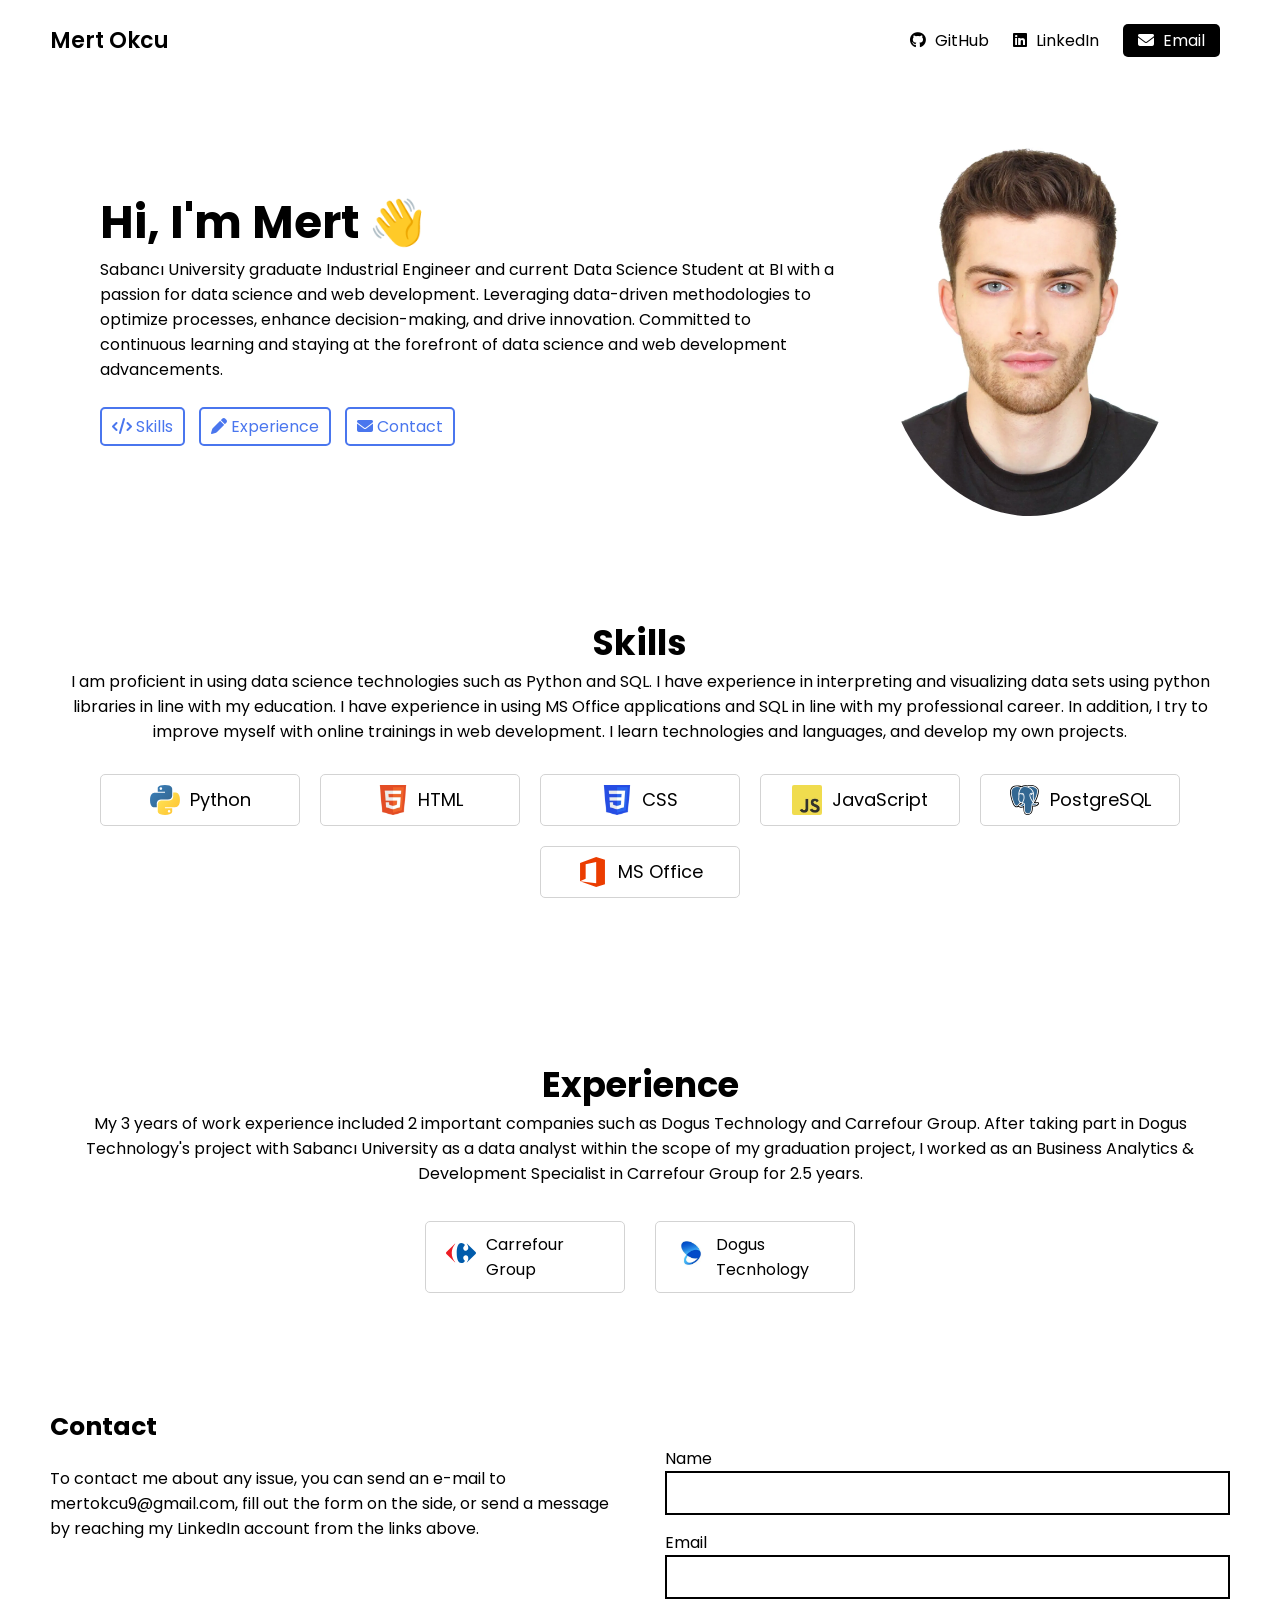
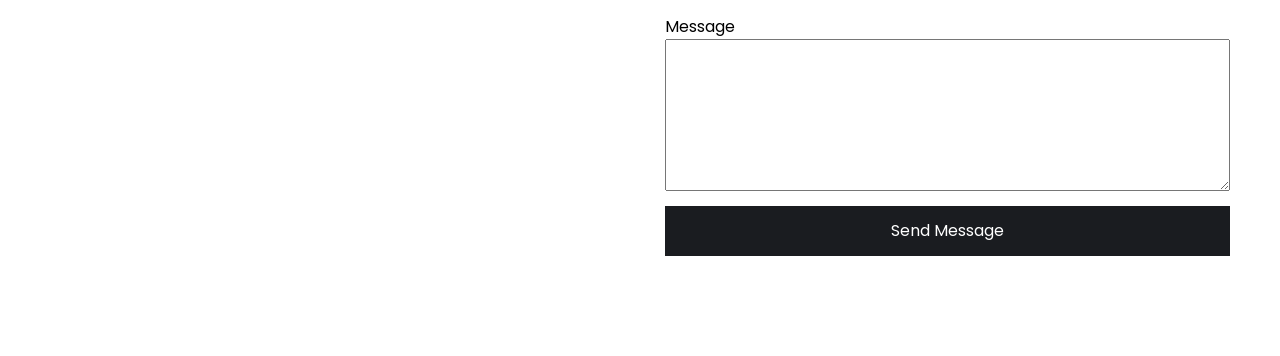
==== index.html @ b92f7d7a "Add files via upload" ====
<!DOCTYPE html>
<html lang="en">
<head>
    <meta charset="UTF-8">
    <meta name="viewport" content="width=device-width, initial-scale=1.0">
    <title>Mert Okcu</title>
    <link rel="stylesheet" href="styles.css">
    <link rel="preconnect" href="https://fonts.googleapis.com">
    <link rel="preconnect" href="https://fonts.gstatic.com" crossorigin>
    <link href="https://fonts.googleapis.com/css2?family=Poppins:wght@400;600&display=swap" rel="stylesheet">
    <link rel="stylesheet" href="https://cdnjs.cloudflare.com/ajax/libs/font-awesome/6.7.2/css/all.min.css" 
    integrity="sha512-Evv84Mr4kqVGRNSgIGL/F/aIDqQb7xQ2vcrdIwxfjThSH8CSR7PBEakCr51Ck+w+/U6swU2Im1vVX0SVk9ABhg==" 
    crossorigin="anonymous" referrerpolicy="no-referrer" />

</head>
<body>
    <!-- NAVBAR -->
     <nav>
        <div class="left">
            <a href="/"> Mert Okcu </a>
        </div>

        <div class="right">
            <a href="http://github.com/mertokcu" target="_blank" rel="noopener noreferrer">
                <i class="fa-brands fa-github"></i>
                <span>GitHub</span>
            </a>

            <a href="http://linkedin.com/in/mertokcu" target="_blank" rel="noopener noreferrer">
                <i class="fa-brands fa-linkedin"></i>
                <span>LinkedIn</span>
            </a>

            <a href="mailto:mertokcu9@gmail.com">
                <i class="fa-solid fa-envelope"></i>
                <span>Email</span>
            </a>
        </div>

    </nav>

    
    <main>
    
        <!-- Section 1: Hero -->
         <section class="hero-section">
            <div class="text">
                <h2>Hi, I'm Mert 👋</h2>
                <p> Sabancı University graduate Industrial Engineer and current Data Science Student at BI with a passion for data science and web development. 
                    Leveraging data-driven methodologies to optimize processes, enhance decision-making, and drive innovation.
                    Committed to continuous learning and staying at the forefront of data science and web development advancements.
                </p>

                <div class="links">
                    <a href="#skills">
                        <i class="fa-solid fa-code"></i>
                        <span>Skills</span>
                    </a>

                    <a href="#Experience">
                        <i class="fa-solid fa-pen"></i>
                        <span>Experience</span>
                    </a>

                    <a href="#Contact">
                        <i class="fa-solid fa-envelope"></i>
                        <span>Contact</span>
                    </a>
                </div>
            </div>

            <div class="Headshot">
                <img src="./Images/Mert_Okcu_Photo.webp" 
                alt="Mert Okcu Headshot">
            </div>


         </section>
        

         <!-- Section 2: Skills -->
         <section id="skills" class="skills-section">
            <h2>Skills</h2>
            <div class="text">
                I am proficient in using data science technologies such as Python and SQL. 
                I have experience in interpreting and visualizing data sets using python libraries 
                in line with my education. I have experience in using MS Office applications and SQL
                in line with my professional career. In addition, I try to improve myself with online 
                trainings in web development. I learn technologies and languages, and develop my own projects.
            </div>
      
            <div class="cells">

              <div class="cell">
                <img src="./Images/python-5.svg" alt="python logo" height="90px">
                <span>Python</span>
              </div>  

              <div class="cell">
                <img src="./Images/html-logo.webp" alt="html logo">
                <span>HTML</span>
              </div>
              
              <div class="cell">
                <img src="./Images/css-logo.webp" alt="css logo">
                <span>CSS</span>
              </div>
              
              <div class="cell">
                <img src="./Images/javascript-logo.webp" alt="javascript logo">
                <span>JavaScript</span>
              </div>
              
              <div class="cell">
                <img src="./Images/postgresql.svg" alt="postgre logo" height="90px">
                <span>PostgreSQL</span>
              </div>

              <div class="cell">
                <img src="./Images/office-1.svg" alt="Msoffice logo" height="96px">
                <span>MS Office</span>
              </div>

            </div>
          </section>

         <!-- Section 3: Experience -->
         <section id="Experience" class="experience-section"> 

            <h2>Experience</h2>
            <div class="text">
                My 3 years of work experience included 2 important companies such as 
                Dogus Technology and Carrefour Group. After taking part in Dogus Technology's
                 project with Sabancı University as a data analyst within the scope of my 
                 graduation project, I worked as an Business Analytics & Development Specialist in 
                 Carrefour Group for 2.5 years.
            </div>

            <div class="cells">

                <div class="cell">
                    <a href="https://www.carrefour.com/en">
                        <img src="./Images/carrefour-2009.svg" alt="Carrefour Logo" height="90px">
                    </a>
                    <span>Carrefour Group</span>
                </div>

                <div class="cell">
                    <a href="https://www.d-teknoloji.com.tr/">
                        <img src="./Images/dogustech.webp" alt="Dogustech Logo" height="90px">
                    </a>
                    <span>Dogus Tecnhology</span>
                </div>
            </div>
         </section>


         <!-- Section 4: Contact -->
         <section id="Contact" class="contact-section"> 
            <h2>Contact</h2>
            <div class="group">
                <div class="text">
                    To contact me about any issue, you can send an e-mail to
                     mertokcu9@gmail.com, fill out the form on the side, or 
                     send a message by reaching my LinkedIn account from the 
                     links above.
                </div>
                <form>
                    <label for="name">Name</label>
                    <input type="text" id="name">

                    <label for="email">Email</label>
                    <input type="email" id="email">

                    <label for="message">Message</label>
                    <textarea id="message" cols="30" rows="10"></textarea>

                    <button type="submit">Send Message</button>
                </form>
            </div>


            
         </section>

    </main>
</body>
</html>
---- styles.css ----
:root{
    --text-color:#1a1c20
    --link-color:#4a76ee
    --background-color:#eeeff1
}

*{
    margin: 0;
    padding: 0;
    box-sizing: border-box;
}

html{
    scroll-behavior: smooth;
}

body{
    font-family: 'Poppins', sans-serif;
    background-color: var(--background-color);
    max-width: 1400px;
    margin: 0 auto;
}

a{
    color: var(--text-color);
    text-decoration: none;
}

/* NAVBAR */

nav{
    display: flex;
    justify-content: space-between;
    align-items: center;
    padding: 0 50px;
    height: 80px;
}

nav .left a {
    color: var(--text-color);
    font-size: 22px;
    font-weight: 600;
}

nav .right a {
    color: var(--text-color);
    margin: 0 10px;
}

nav .right a:last-child {
    color: white;
    background-color: black;
    padding: 5px 15px;
    border-radius: 5px;
}
  
nav .right span{
    margin-left: 5px;
}

/* Section 1 */

.hero-section{

    display: flex;
    justify-content: space-between;
    align-items: center;
    padding: 0 50px;
    margin: 50px;
    margin-bottom: 100px;
    gap:40px
}

.hero-section .text{
    flex: 5;
}

.hero-section .text h2{
    font-size: 45px;
}

.hero-section .text .links{
    margin-top: 25px;
}

.hero-section .text .links a {
    color: #4a76ee;
    display: inline-block;
    padding: 5px 10px;
    border: 2px solid #4a76ee;
    border-radius: 5px;
    margin-right: 10px;
    margin-bottom: 10px;
    transition: 0.1s;
    
}

.hero-section .text .links a:hover{
    color: var(--text-color);
    border: 2px solid #1a1c20;
}

.hero-section .Headshot{
    flex: 2;
    display: flex;
    justify-content: right;
}

.hero-section .Headshot img{

    border-radius: 50%;
    width: 300px;

}

/* Section:2 Skills */

.skills-section {
    padding: 0 50px;
    margin-bottom: 100px;
}
  
.skills-section h2 {
    text-align: center;
    font-size: 35px;
}
  
.skills-section .text {
    text-align: center;
    margin-bottom: 20px;
}
  
.skills-section .cells {
    display: flex;
    justify-content: center;
    flex-wrap: wrap;
}

.skills-section .cells .cell {
    display: flex;
    justify-content: center;
    align-items: center;
    gap:10px;

    width: 200px;
    padding: 10px 20px;
    margin: 10px;
    border: 1.5px solid #d3d3d3;
    border-radius: 5px;

}

.skills-section .cells .cell img {
    width: 30px;
    height: 30px;
    object-fit: contain;
    border-radius: 2px;

}

.skills-section .cells .cell span{
    font-size: 18px;
}

/* Section 3: Experience */

.experience-section {
    padding: 0 50px;
    margin-bottom: 100px;
    margin-top: 150px;
}

.experience-section h2 {
    text-align: center;
    font-size: 35px;

}

.experience-section .text{
    text-align: center;
    margin-bottom: 20px;
}

.experience-section .cells {
    display: flex;
    justify-content: center;
    flex-wrap: wrap;
}

.experience-section .cells .cell {
    display: flex;
    justify-content: center;
    align-items: center;
    gap:10px;

    width: 200px;
    padding: 10px 20px;
    margin: 15px;
    border: 1.5px solid #d3d3d3;
    border-radius: 5px;
}

.experience-section .cells .cell img {
    width: 30px;
    height: 30px;
    object-fit: contain;
    border-radius: 2px;
}

/* Section4: contact */

.contact-section {
    padding: 0 50px;
    margin-bottom: 100px;

}

.contact-section h2 {
    font-size: 25px;
}

.contact-section .group{
    display: flex;
    gap: 50px;
} 

.contact-section .group .text{
    flex: 3;
    margin-top: 20px;
    
}

.contact-section .group form{
    flex: 3;
    display: flex;
    flex-direction: column;
}

.contact-section .group form input{
    font-family: "Poppins", sans-serif;
    border: 2px solid black;
    background-color: transparent;
    padding: 10px;
    margin-bottom: 15px;
    outline: none;
    resize: none;
}

.contact-section .group form text{
    font-family: "Poppins", sans-serif;
    border: 2px solid black;
    background-color: transparent;
    padding: 10px;
    margin-bottom: 15px;
    outline: none;
    resize: none;
}


.contact-section .group form button {
    font-size: 16px;
    font-family: "Poppins", sans-serif;
    color: #fff;
    background-color:#1a1c20;
    border: none;
    height: 50px;
    margin-top: 15px;
    cursor: pointer;
    transition: 0.1s;

}

.contact-section .group form button:hover{
    color: white;
    background-color:#4a76ee
}



@media(max-width:800px){
    /* secton 1 hero */
    .hero-section .text h2{
        font-size: 35px;
    }
}


@media(max-width:740px){

    .hero-section{
        flex-direction: column-reverse;
        width: 300px;
    }

    /* SECTION 4: Contact */
    .contact-section .group {
        flex-direction: column;
    }
}


@media(max-width:600px){
    /* NAVBAR */
    nav{    
        padding: 0 20px;
    }

    nav .right a {
        font-size: 22px;
    }

    nav .right a:last-child {
        color: var(--text-color);
        background-color: transparent;
        padding: 0;

    }

    nav .right a span{
        display: none;
    }

    /* section 1 hero */

    .hero-section {
        padding: 0 20px;
    }

    .hero-section h2{
        font-size: 30px;
    }


    /* Section:2 Skills */  
    .skills-section {
        padding: 0 20px;

    }

    .skills-section .cells .cell span {
        font-size: 16px;
    }

    /* SECTION 4: Contact */
    .contact-section {
        padding: 0 20px;
    }

}
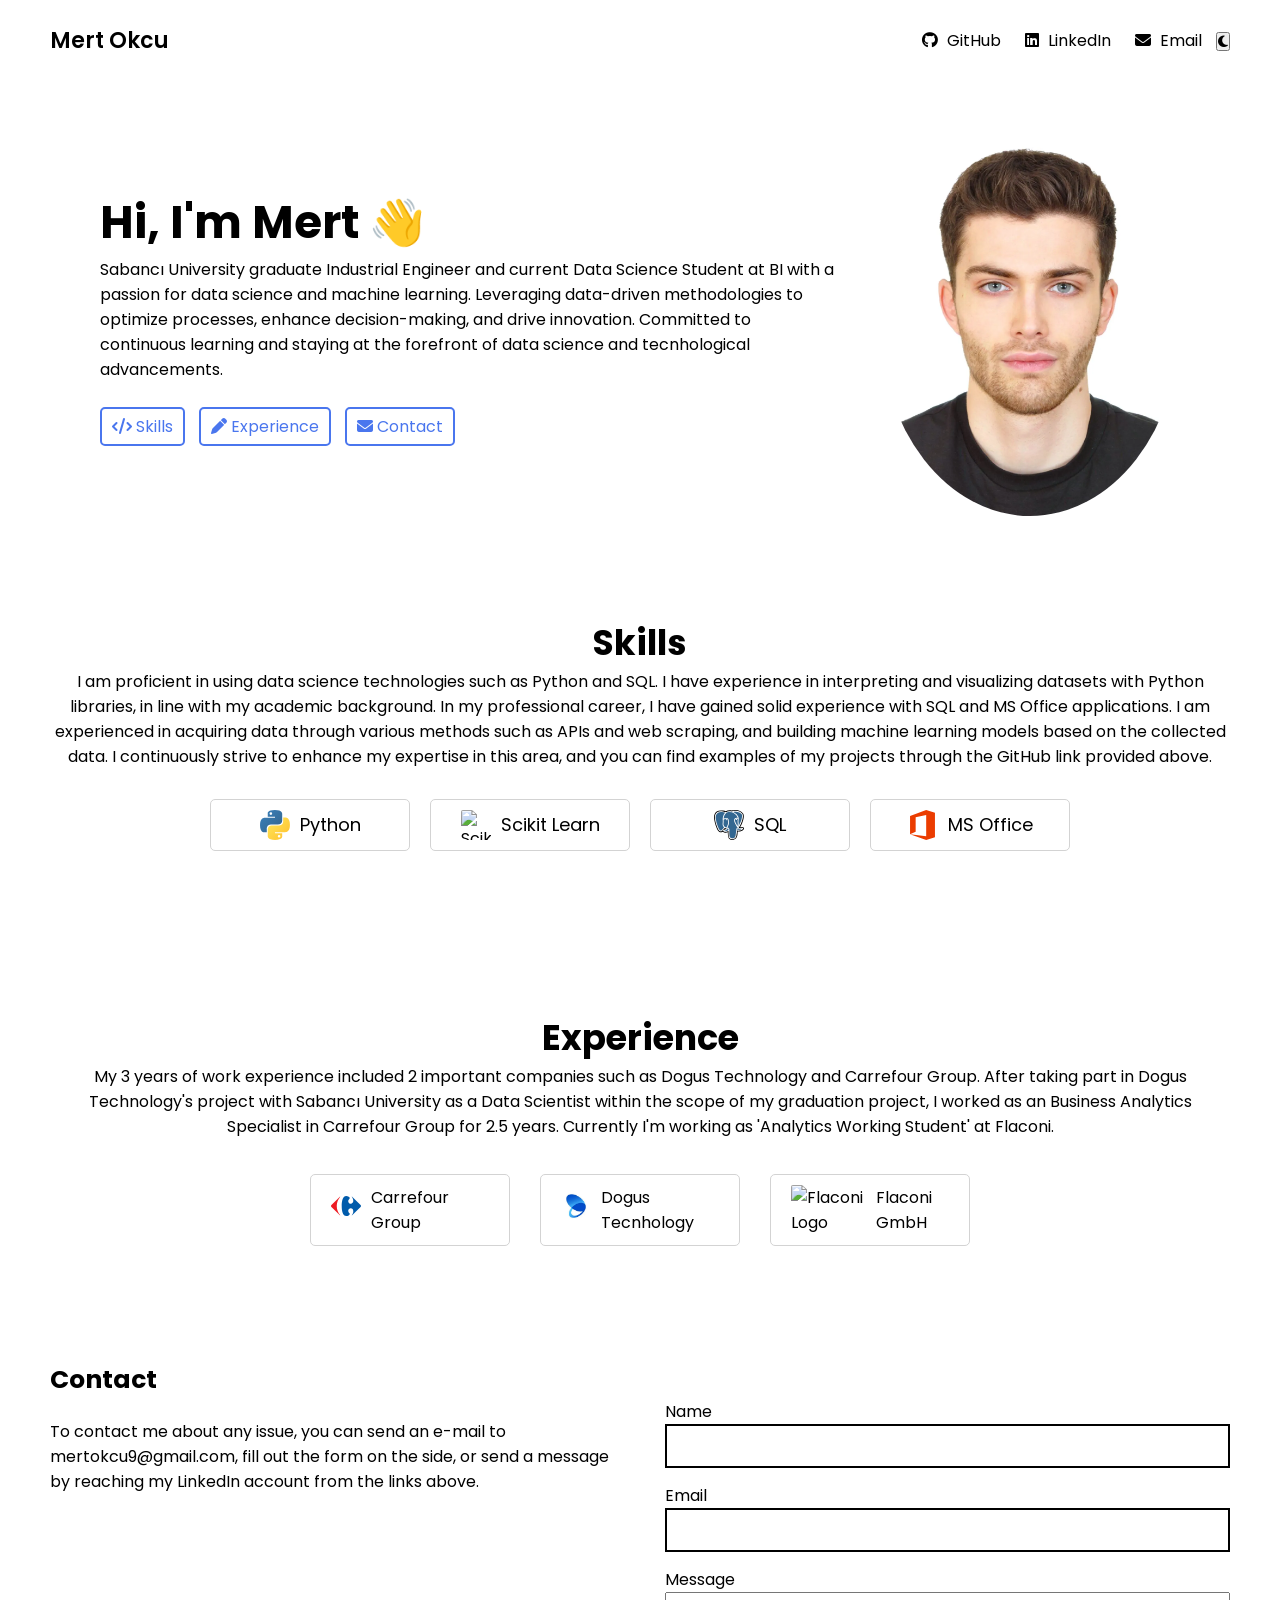
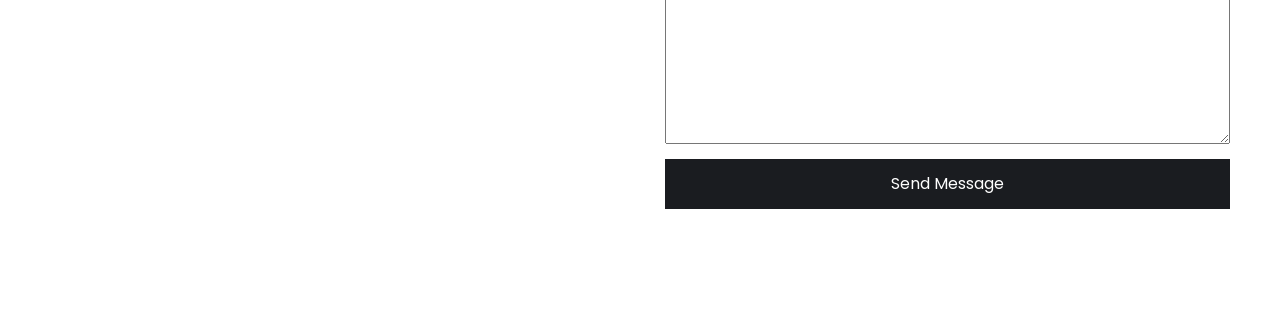
==== commit 4ab65512: "Update index.html Added* new bio - new images" ====
--- a/index.html
+++ b/index.html
@@ -21,7 +21,7 @@
         </div>
 
         <div class="right">
-            <a href="http://github.com/mertokcu" target="_blank" rel="noopener noreferrer">
+            <a href="https://github.com/mertokcu" target="_blank" rel="noopener noreferrer">
                 <i class="fa-brands fa-github"></i>
                 <span>GitHub</span>
             </a>
@@ -35,20 +35,25 @@
                 <i class="fa-solid fa-envelope"></i>
                 <span>Email</span>
             </a>
+
+            <!-- Dark mode toggle button (minimal, added) -->
+            <button id="theme-toggle" aria-label="Toggle dark mode">
+                <i class="fa-solid fa-moon"></i>
+            </button>
         </div>
 
     </nav>
 
-    
+
     <main>
-    
+
         <!-- Section 1: Hero -->
          <section class="hero-section">
             <div class="text">
                 <h2>Hi, I'm Mert 👋</h2>
-                <p> Sabancı University graduate Industrial Engineer and current Data Science Student at BI with a passion for data science and web development. 
+                <p> Sabancı University graduate Industrial Engineer and current Data Science Student at BI with a passion for data science and machine learning. 
                     Leveraging data-driven methodologies to optimize processes, enhance decision-making, and drive innovation.
-                    Committed to continuous learning and staying at the forefront of data science and web development advancements.
+                    Committed to continuous learning and staying at the forefront of data science and tecnhological advancements.
                 </p>
 
                 <div class="links">
@@ -76,19 +81,21 @@
 
 
          </section>
-        
+
 
          <!-- Section 2: Skills -->
          <section id="skills" class="skills-section">
             <h2>Skills</h2>
             <div class="text">
                 I am proficient in using data science technologies such as Python and SQL. 
-                I have experience in interpreting and visualizing data sets using python libraries 
-                in line with my education. I have experience in using MS Office applications and SQL
-                in line with my professional career. In addition, I try to improve myself with online 
-                trainings in web development. I learn technologies and languages, and develop my own projects.
+                I have experience in interpreting and visualizing datasets with Python libraries, in line with my academic background. 
+                In my professional career, I have gained solid experience with SQL and MS Office applications. 
+                I am experienced in acquiring data through various methods such as APIs and web scraping, and building machine learning models based on the collected data. 
+                I continuously strive to enhance my expertise in this area, and you can find examples of my projects through the GitHub link provided above.
+
+
             </div>
-      
+
             <div class="cells">
 
               <div class="cell">
@@ -97,23 +104,13 @@
               </div>  
 
               <div class="cell">
-                <img src="./Images/html-logo.webp" alt="html logo">
-                <span>HTML</span>
+                <img src="./Images/Scikit_learn_logo_small.svg" alt="Scikit Learn logo">
+                <span>Scikit Learn</span>
               </div>
-              
-              <div class="cell">
-                <img src="./Images/css-logo.webp" alt="css logo">
-                <span>CSS</span>
-              </div>
-              
-              <div class="cell">
-                <img src="./Images/javascript-logo.webp" alt="javascript logo">
-                <span>JavaScript</span>
-              </div>
-              
+
               <div class="cell">
                 <img src="./Images/postgresql.svg" alt="postgre logo" height="90px">
-                <span>PostgreSQL</span>
+                <span>SQL</span>
               </div>
 
               <div class="cell">
@@ -131,9 +128,9 @@
             <div class="text">
                 My 3 years of work experience included 2 important companies such as 
                 Dogus Technology and Carrefour Group. After taking part in Dogus Technology's
-                 project with Sabancı University as a data analyst within the scope of my 
-                 graduation project, I worked as an Business Analytics & Development Specialist in 
-                 Carrefour Group for 2.5 years.
+                 project with Sabancı University as a Data Scientist within the scope of my 
+                 graduation project, I worked as an Business Analytics Specialist in 
+                 Carrefour Group for 2.5 years. Currently I'm working as 'Analytics Working Student' at Flaconi.
             </div>
 
             <div class="cells">
@@ -151,6 +148,14 @@
                     </a>
                     <span>Dogus Tecnhology</span>
                 </div>
+
+                <div class="cell">
+                    <a href="https://www.flaconi.de/">
+                        <img src="./Images/FLC.webp" alt="Flaconi Logo" height="90px">
+                    </a>
+                    <span>Flaconi GmbH</span>
+                </div>
+
             </div>
          </section>
 
@@ -180,9 +185,11 @@
             </div>
 
 
-            
+
          </section>
 
     </main>
+
+    <script src="script.js"></script>
 </body>
-</html>+</html>
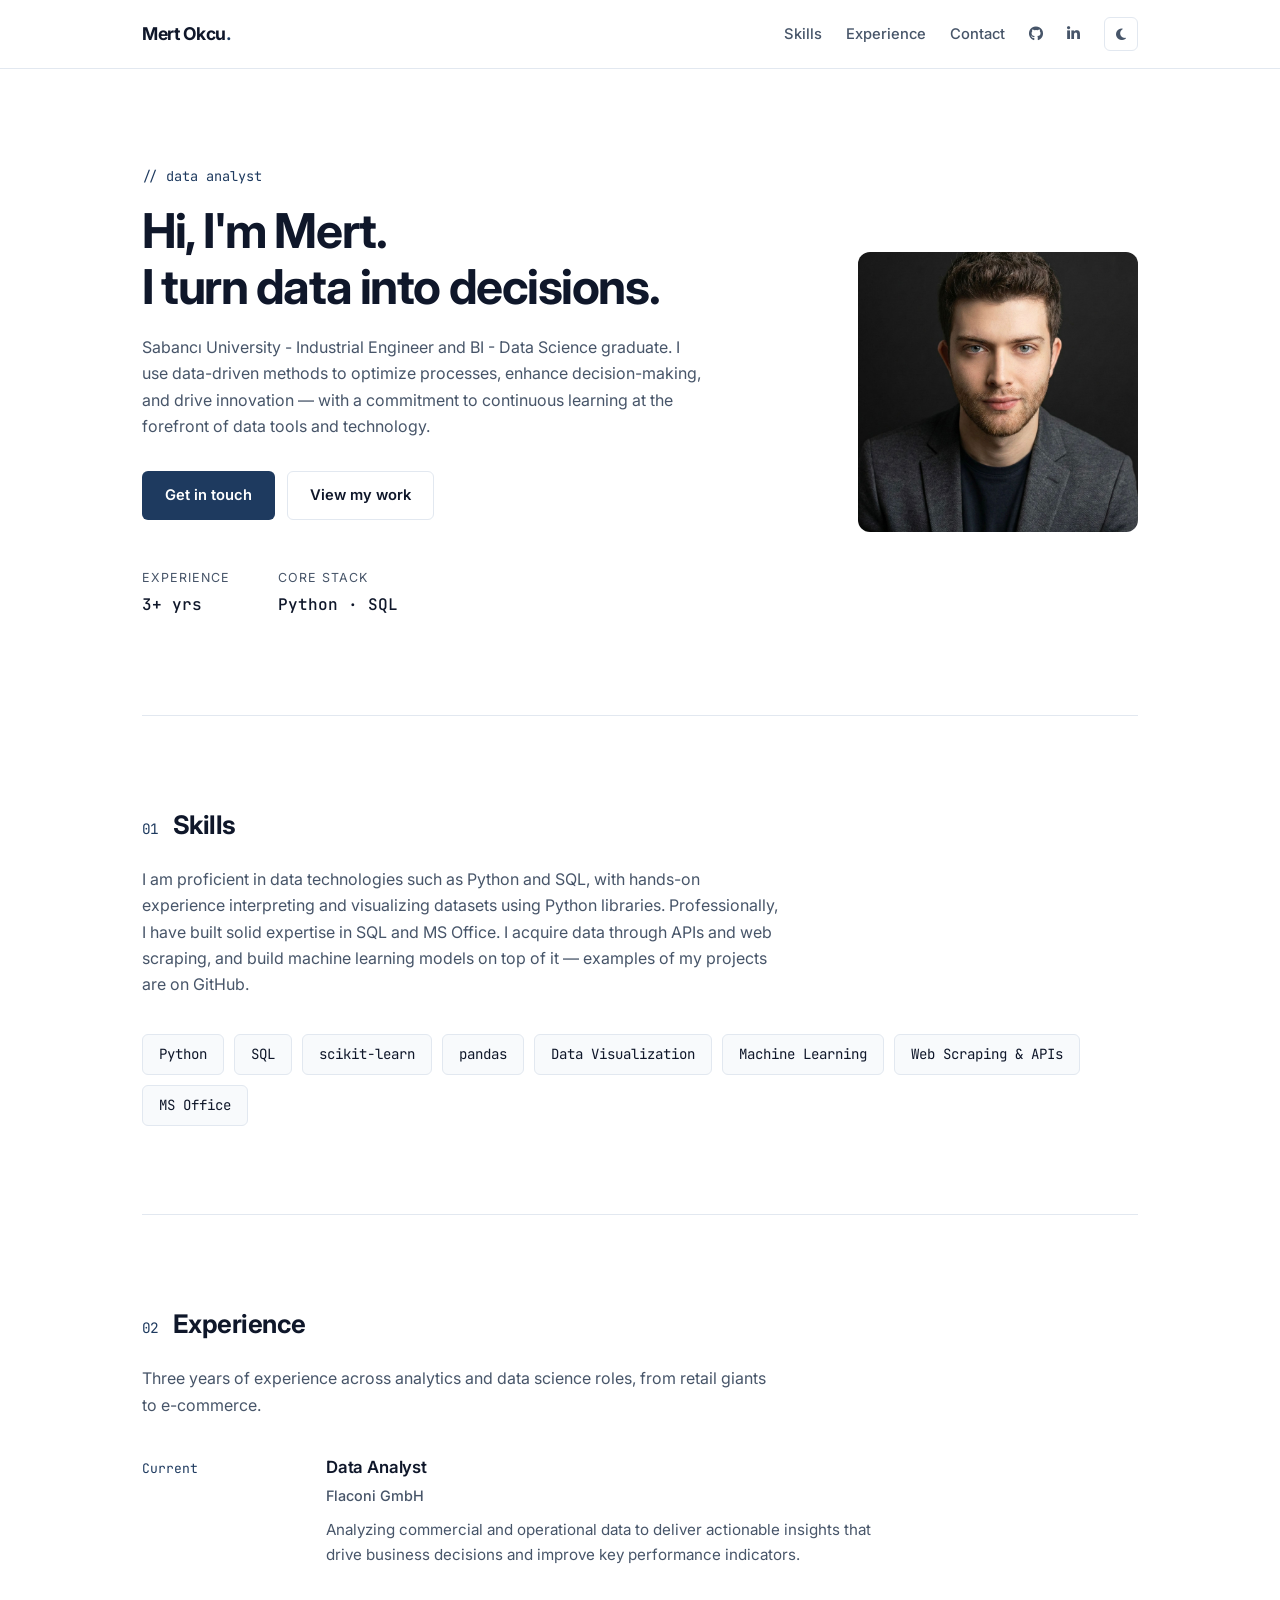
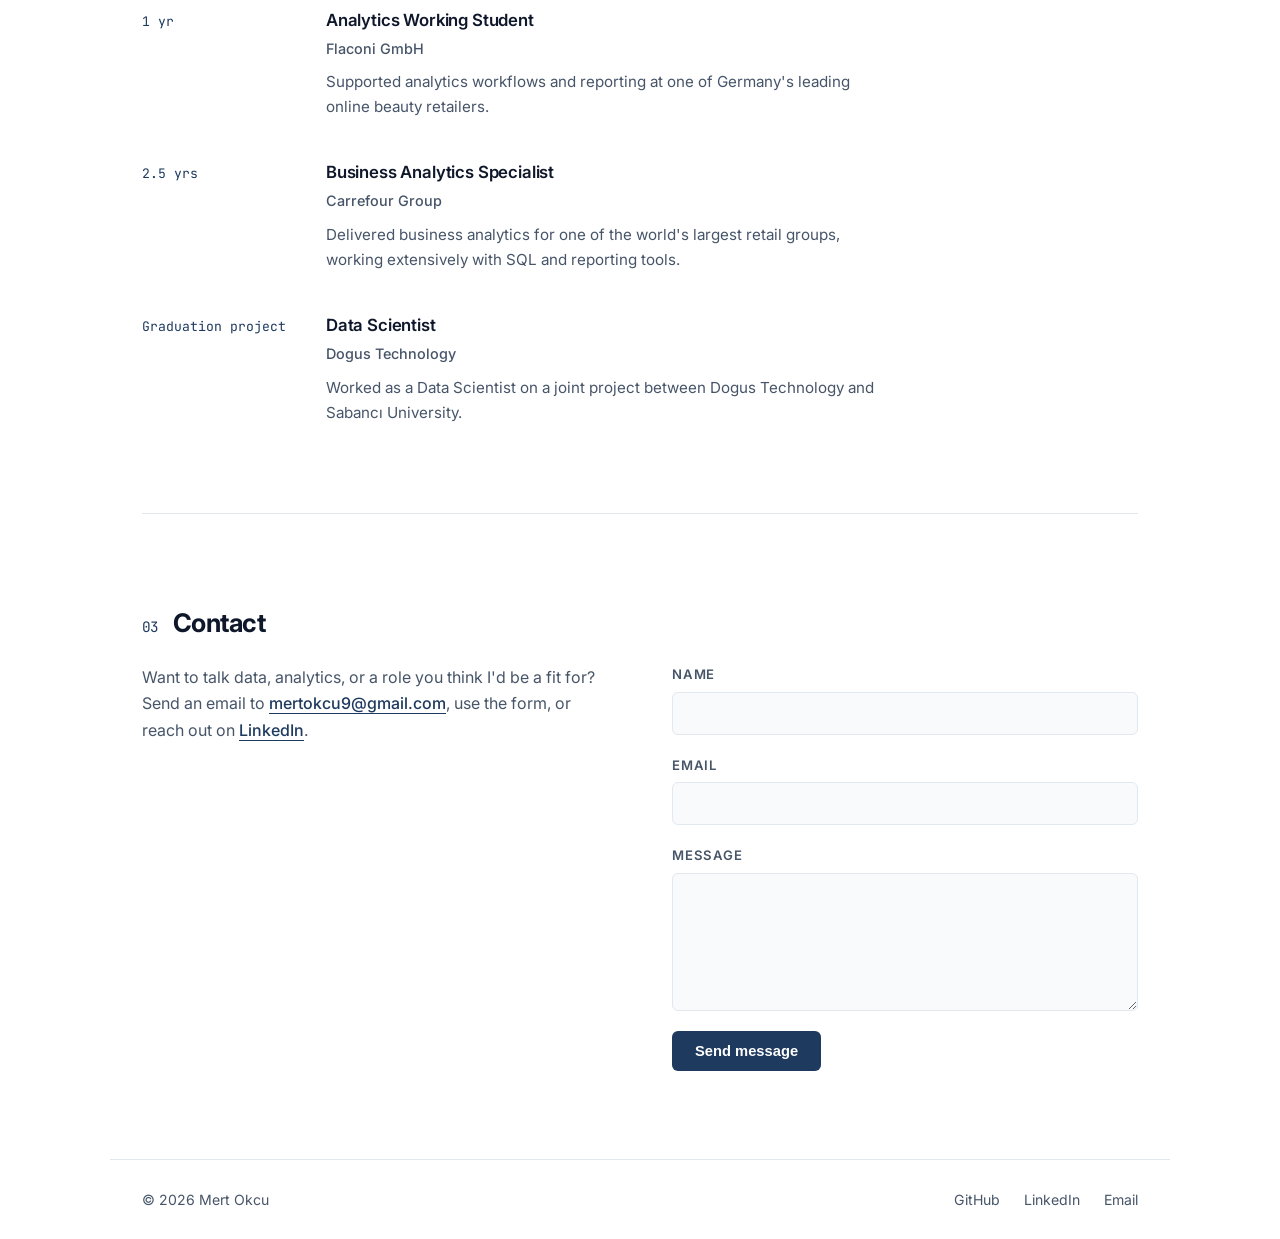
==== commit 9c52aacd: "Add files via upload" ====
--- a/index.html
+++ b/index.html
@@ -3,192 +3,188 @@
 <head>
     <meta charset="UTF-8">
     <meta name="viewport" content="width=device-width, initial-scale=1.0">
-    <title>Mert Okcu</title>
+    <meta name="description" content="Mert Okcu — Data Analyst. Python, SQL, machine learning and business analytics.">
+    <title>Mert Okcu — Data Analyst</title>
     <link rel="stylesheet" href="styles.css">
     <link rel="preconnect" href="https://fonts.googleapis.com">
     <link rel="preconnect" href="https://fonts.gstatic.com" crossorigin>
-    <link href="https://fonts.googleapis.com/css2?family=Poppins:wght@400;600&display=swap" rel="stylesheet">
-    <link rel="stylesheet" href="https://cdnjs.cloudflare.com/ajax/libs/font-awesome/6.7.2/css/all.min.css" 
-    integrity="sha512-Evv84Mr4kqVGRNSgIGL/F/aIDqQb7xQ2vcrdIwxfjThSH8CSR7PBEakCr51Ck+w+/U6swU2Im1vVX0SVk9ABhg==" 
+    <link href="https://fonts.googleapis.com/css2?family=Inter:wght@400;500;600;700&family=JetBrains+Mono:wght@400;500&display=swap" rel="stylesheet">
+    <link rel="stylesheet" href="https://cdnjs.cloudflare.com/ajax/libs/font-awesome/6.7.2/css/all.min.css"
+    integrity="sha512-Evv84Mr4kqVGRNSgIGL/F/aIDqQb7xQ2vcrdIwxfjThSH8CSR7PBEakCr51Ck+w+/U6swU2Im1vVX0SVk9ABhg=="
     crossorigin="anonymous" referrerpolicy="no-referrer" />
-
 </head>
 <body>
-    <!-- NAVBAR -->
-     <nav>
-        <div class="left">
-            <a href="/"> Mert Okcu </a>
-        </div>
 
-        <div class="right">
-            <a href="https://github.com/mertokcu" target="_blank" rel="noopener noreferrer">
-                <i class="fa-brands fa-github"></i>
-                <span>GitHub</span>
-            </a>
+    <header class="site-header">
+        <nav aria-label="Main navigation">
+            <div class="left">
+                <a href="/" class="brand">Mert&nbsp;Okcu<span class="brand-dot">.</span></a>
+            </div>
 
-            <a href="http://linkedin.com/in/mertokcu" target="_blank" rel="noopener noreferrer">
-                <i class="fa-brands fa-linkedin"></i>
-                <span>LinkedIn</span>
-            </a>
+            <div class="right">
+                <a href="#skills">Skills</a>
+                <a href="#experience">Experience</a>
+                <a href="#contact">Contact</a>
 
-            <a href="mailto:mertokcu9@gmail.com">
-                <i class="fa-solid fa-envelope"></i>
-                <span>Email</span>
-            </a>
+                <a href="https://github.com/mertokcu" target="_blank" rel="noopener noreferrer" aria-label="GitHub profile" class="icon-link">
+                    <i class="fa-brands fa-github" aria-hidden="true"></i>
+                </a>
+                <a href="https://linkedin.com/in/mertokcu" target="_blank" rel="noopener noreferrer" aria-label="LinkedIn profile" class="icon-link">
+                    <i class="fa-brands fa-linkedin-in" aria-hidden="true"></i>
+                </a>
 
-            <!-- Dark mode toggle button (minimal, added) -->
-            <button id="theme-toggle" aria-label="Toggle dark mode">
-                <i class="fa-solid fa-moon"></i>
-            </button>
-        </div>
-
-    </nav>
-
+                <button id="theme-toggle" aria-label="Toggle dark mode">
+                    <i class="fa-solid fa-moon" aria-hidden="true"></i>
+                </button>
+            </div>
+        </nav>
+    </header>
 
     <main>
 
-        <!-- Section 1: Hero -->
-         <section class="hero-section">
+        <!-- Hero -->
+        <section class="hero-section">
             <div class="text">
-                <h2>Hi, I'm Mert 👋</h2>
-                <p> Sabancı University graduate Industrial Engineer and current Data Science Student at BI with a passion for data science and machine learning. 
-                    Leveraging data-driven methodologies to optimize processes, enhance decision-making, and drive innovation.
-                    Committed to continuous learning and staying at the forefront of data science and tecnhological advancements.
+                <p class="eyebrow">// data analyst</p>
+                <h1>Hi, I'm Mert.<br>I turn data into decisions.</h1>
+                <p class="lead">
+                    Sabancı University - Industrial Engineer and BI - Data Science graduate.
+                    I use data-driven methods to optimize processes, enhance decision-making,
+                    and drive innovation — with a commitment to continuous learning at the
+                    forefront of data tools and technology.
                 </p>
 
-                <div class="links">
-                    <a href="#skills">
-                        <i class="fa-solid fa-code"></i>
-                        <span>Skills</span>
-                    </a>
+                <div class="hero-actions">
+                    <a href="#contact" class="btn btn-primary">Get in touch</a>
+                    <a href="https://github.com/mertokcu" target="_blank" rel="noopener noreferrer" class="btn btn-ghost">View my work</a>
+                </div>
 
-                    <a href="#Experience">
-                        <i class="fa-solid fa-pen"></i>
-                        <span>Experience</span>
-                    </a>
-
-                    <a href="#Contact">
-                        <i class="fa-solid fa-envelope"></i>
-                        <span>Contact</span>
-                    </a>
-                </div>
+                <dl class="hero-stats" aria-label="Key facts">
+                    <div class="stat">
+                        <dt>Experience</dt>
+                        <dd>3+ yrs</dd>
+                    </div>
+                    <div class="stat">
+                        <dt>Core stack</dt>
+                        <dd>Python · SQL</dd>
+                    </div>
+                </dl>
             </div>
 
-            <div class="Headshot">
-                <img src="./Images/Mert_Okcu_Photo.webp" 
-                alt="Mert Okcu Headshot">
+            <div class="headshot">
+                <img src="./mertokcupp.jpeg" alt="Portrait of Mert Okcu">
             </div>
+        </section>
 
+        <!-- Skills -->
+        <section id="skills" class="skills-section">
+            <h2><span class="section-index">01</span>Skills</h2>
+            <p class="section-text">
+                I am proficient in data technologies such as Python and SQL, with hands-on
+                experience interpreting and visualizing datasets using Python libraries.
+                Professionally, I have built solid expertise in SQL and MS Office. I acquire
+                data through APIs and web scraping, and build machine learning models on top
+                of it — examples of my projects are on GitHub.
+            </p>
 
-         </section>
+            <ul class="skill-tags" aria-label="Technical skills">
+                <li>Python</li>
+                <li>SQL</li>
+                <li>scikit-learn</li>
+                <li>pandas</li>
+                <li>Data Visualization</li>
+                <li>Machine Learning</li>
+                <li>Web Scraping &amp; APIs</li>
+                <li>MS Office</li>
+            </ul>
+        </section>
 
+        <!-- Experience -->
+        <section id="experience" class="experience-section">
+            <h2><span class="section-index">02</span>Experience</h2>
+            <p class="section-text">
+                Three years of experience across analytics and data science roles,
+                from retail giants to e-commerce.
+            </p>
 
-         <!-- Section 2: Skills -->
-         <section id="skills" class="skills-section">
-            <h2>Skills</h2>
-            <div class="text">
-                I am proficient in using data science technologies such as Python and SQL. 
-                I have experience in interpreting and visualizing datasets with Python libraries, in line with my academic background. 
-                In my professional career, I have gained solid experience with SQL and MS Office applications. 
-                I am experienced in acquiring data through various methods such as APIs and web scraping, and building machine learning models based on the collected data. 
-                I continuously strive to enhance my expertise in this area, and you can find examples of my projects through the GitHub link provided above.
+            <ol class="timeline">
+                <li class="timeline-item">
+                    <div class="timeline-meta">Current</div>
+                    <div class="timeline-body">
+                        <h3>Data Analyst</h3>
+                        <a href="https://www.flaconi.de/" target="_blank" rel="noopener noreferrer" class="company">Flaconi GmbH</a>
+                        <p>Analyzing commercial and operational data to deliver actionable insights that drive business decisions and improve key performance indicators.</p>
+                    </div>
+                </li>
 
+                <li class="timeline-item">
+                    <div class="timeline-meta">1 yr</div>
+                    <div class="timeline-body">
+                        <h3>Analytics Working Student</h3>
+                        <a href="https://www.flaconi.de/" target="_blank" rel="noopener noreferrer" class="company">Flaconi GmbH</a>
+                        <p>Supported analytics workflows and reporting at one of Germany's leading online beauty retailers.</p>
+                    </div>
+                </li>
 
-            </div>
+                <li class="timeline-item">
+                    <div class="timeline-meta">2.5 yrs</div>
+                    <div class="timeline-body">
+                        <h3>Business Analytics Specialist</h3>
+                        <a href="https://www.carrefour.com/en" target="_blank" rel="noopener noreferrer" class="company">Carrefour Group</a>
+                        <p>Delivered business analytics for one of the world's largest retail groups, working extensively with SQL and reporting tools.</p>
+                    </div>
+                </li>
 
-            <div class="cells">
+                <li class="timeline-item">
+                    <div class="timeline-meta">Graduation project</div>
+                    <div class="timeline-body">
+                        <h3>Data Scientist</h3>
+                        <a href="https://www.d-teknoloji.com.tr/" target="_blank" rel="noopener noreferrer" class="company">Dogus Technology</a>
+                        <p>Worked as a Data Scientist on a joint project between Dogus Technology and Sabancı University.</p>
+                    </div>
+                </li>
+            </ol>
+        </section>
 
-              <div class="cell">
-                <img src="./Images/python-5.svg" alt="python logo" height="90px">
-                <span>Python</span>
-              </div>  
-
-              <div class="cell">
-                <img src="./Images/Scikit_learn_logo_small.svg" alt="Scikit Learn logo">
-                <span>Scikit Learn</span>
-              </div>
-
-              <div class="cell">
-                <img src="./Images/postgresql.svg" alt="postgre logo" height="90px">
-                <span>SQL</span>
-              </div>
-
-              <div class="cell">
-                <img src="./Images/office-1.svg" alt="Msoffice logo" height="96px">
-                <span>MS Office</span>
-              </div>
-
-            </div>
-          </section>
-
-         <!-- Section 3: Experience -->
-         <section id="Experience" class="experience-section"> 
-
-            <h2>Experience</h2>
-            <div class="text">
-                My 3 years of work experience included 2 important companies such as 
-                Dogus Technology and Carrefour Group. After taking part in Dogus Technology's
-                 project with Sabancı University as a Data Scientist within the scope of my 
-                 graduation project, I worked as an Business Analytics Specialist in 
-                 Carrefour Group for 2.5 years. Currently I'm working as 'Analytics Working Student' at Flaconi.
-            </div>
-
-            <div class="cells">
-
-                <div class="cell">
-                    <a href="https://www.carrefour.com/en">
-                        <img src="./Images/carrefour-2009.svg" alt="Carrefour Logo" height="90px">
-                    </a>
-                    <span>Carrefour Group</span>
+        <!-- Contact -->
+        <section id="contact" class="contact-section">
+            <h2><span class="section-index">03</span>Contact</h2>
+            <div class="group">
+                <div class="text">
+                    <p class="section-text">
+                        Want to talk data, analytics, or a role you think I'd be a fit for?
+                        Send an email to
+                        <a href="mailto:mertokcu9@gmail.com" class="inline-link">mertokcu9@gmail.com</a>,
+                        use the form, or reach out on
+                        <a href="https://linkedin.com/in/mertokcu" target="_blank" rel="noopener noreferrer" class="inline-link">LinkedIn</a>.
+                    </p>
                 </div>
 
-                <div class="cell">
-                    <a href="https://www.d-teknoloji.com.tr/">
-                        <img src="./Images/dogustech.webp" alt="Dogustech Logo" height="90px">
-                    </a>
-                    <span>Dogus Tecnhology</span>
-                </div>
-
-                <div class="cell">
-                    <a href="https://www.flaconi.de/">
-                        <img src="./Images/FLC.webp" alt="Flaconi Logo" height="90px">
-                    </a>
-                    <span>Flaconi GmbH</span>
-                </div>
-
-            </div>
-         </section>
-
-
-         <!-- Section 4: Contact -->
-         <section id="Contact" class="contact-section"> 
-            <h2>Contact</h2>
-            <div class="group">
-                <div class="text">
-                    To contact me about any issue, you can send an e-mail to
-                     mertokcu9@gmail.com, fill out the form on the side, or 
-                     send a message by reaching my LinkedIn account from the 
-                     links above.
-                </div>
                 <form>
                     <label for="name">Name</label>
-                    <input type="text" id="name">
+                    <input type="text" id="name" name="name" autocomplete="name">
 
                     <label for="email">Email</label>
-                    <input type="email" id="email">
+                    <input type="email" id="email" name="email" autocomplete="email">
 
                     <label for="message">Message</label>
-                    <textarea id="message" cols="30" rows="10"></textarea>
+                    <textarea id="message" name="message" rows="6"></textarea>
 
-                    <button type="submit">Send Message</button>
+                    <button type="submit" class="btn btn-primary">Send message</button>
                 </form>
             </div>
-
-
-
-         </section>
+        </section>
 
     </main>
+
+    <footer class="site-footer">
+        <p>© 2026 Mert Okcu</p>
+        <div class="footer-links">
+            <a href="https://github.com/mertokcu" target="_blank" rel="noopener noreferrer">GitHub</a>
+            <a href="https://linkedin.com/in/mertokcu" target="_blank" rel="noopener noreferrer">LinkedIn</a>
+            <a href="mailto:mertokcu9@gmail.com">Email</a>
+        </div>
+    </footer>
 
     <script src="script.js"></script>
 </body>
--- a/styles.css
+++ b/styles.css
@@ -1,349 +1,487 @@
-:root{
-    --text-color:#1a1c20
-    --link-color:#4a76ee
-    --background-color:#eeeff1
-}
-
-*{
+/* ==========================================================================
+   Mert Okcu — Data Analyst Portfolio
+   Palette: crisp white / slate gray / deep navy
+   Type:    Inter (body) + JetBrains Mono (technical accents)
+   ========================================================================== */
+
+:root {
+    --bg: #ffffff;
+    --bg-subtle: #f8fafc;
+    --text: #0f172a;
+    --text-muted: #475569;
+    --accent: #1e3a5f;
+    --accent-strong: #16304f;
+    --border: #e2e8f0;
+
+    --font-sans: 'Inter', -apple-system, BlinkMacSystemFont, sans-serif;
+    --font-mono: 'JetBrains Mono', 'SF Mono', Menlo, monospace;
+}
+
+body.dark-mode {
+    --bg: #0d1117;
+    --bg-subtle: #161b22;
+    --text: #e6edf3;
+    --text-muted: #94a3b8;
+    --accent: #7da7d9;
+    --accent-strong: #a8c7e8;
+    --border: #21262d;
+}
+
+* {
     margin: 0;
     padding: 0;
     box-sizing: border-box;
 }
 
-html{
+html {
     scroll-behavior: smooth;
 }
 
-body{
-    font-family: 'Poppins', sans-serif;
-    background-color: var(--background-color);
-    max-width: 1400px;
+body {
+    font-family: var(--font-sans);
+    background-color: var(--bg);
+    color: var(--text);
+    line-height: 1.65;
+    -webkit-font-smoothing: antialiased;
+    transition: background-color 0.2s ease, color 0.2s ease;
+}
+
+a {
+    color: inherit;
+    text-decoration: none;
+}
+
+main,
+.site-header nav,
+.site-footer {
+    max-width: 1060px;
     margin: 0 auto;
-}
-
-a{
-    color: var(--text-color);
-    text-decoration: none;
-}
-
-/* NAVBAR */
-
-nav{
+    padding: 0 32px;
+}
+
+/* --------------------------------------------------------------------------
+   Header / navigation
+   -------------------------------------------------------------------------- */
+
+.site-header {
+    position: sticky;
+    top: 0;
+    z-index: 10;
+    background-color: var(--bg);
+    border-bottom: 1px solid var(--border);
+}
+
+.site-header nav {
     display: flex;
     justify-content: space-between;
     align-items: center;
-    padding: 0 50px;
-    height: 80px;
-}
-
-nav .left a {
-    color: var(--text-color);
-    font-size: 22px;
+    height: 68px;
+}
+
+.brand {
+    font-weight: 700;
+    font-size: 1.1rem;
+    letter-spacing: -0.02em;
+}
+
+.brand-dot {
+    color: var(--accent);
+}
+
+.site-header .right {
+    display: flex;
+    align-items: center;
+    gap: 24px;
+}
+
+.site-header .right a {
+    font-size: 0.92rem;
+    font-weight: 500;
+    color: var(--text-muted);
+    transition: color 0.15s ease;
+}
+
+.site-header .right a:hover {
+    color: var(--text);
+}
+
+.icon-link {
+    font-size: 1.05rem;
+}
+
+#theme-toggle {
+    background: none;
+    border: 1px solid var(--border);
+    border-radius: 6px;
+    width: 34px;
+    height: 34px;
+    color: var(--text-muted);
+    cursor: pointer;
+    transition: color 0.15s ease, border-color 0.15s ease;
+}
+
+#theme-toggle:hover {
+    color: var(--text);
+    border-color: var(--text-muted);
+}
+
+/* --------------------------------------------------------------------------
+   Shared section elements
+   -------------------------------------------------------------------------- */
+
+section {
+    padding: 88px 0;
+    border-bottom: 1px solid var(--border);
+}
+
+section:last-of-type {
+    border-bottom: none;
+}
+
+h2 {
+    font-size: 1.6rem;
+    font-weight: 700;
+    letter-spacing: -0.02em;
+    margin-bottom: 20px;
+}
+
+.section-index {
+    font-family: var(--font-mono);
+    font-size: 0.9rem;
+    font-weight: 400;
+    color: var(--accent);
+    margin-right: 14px;
+}
+
+.section-text {
+    color: var(--text-muted);
+    max-width: 640px;
+    margin-bottom: 36px;
+}
+
+.eyebrow {
+    font-family: var(--font-mono);
+    font-size: 0.85rem;
+    color: var(--accent);
+    margin-bottom: 16px;
+}
+
+/* --------------------------------------------------------------------------
+   Hero
+   -------------------------------------------------------------------------- */
+
+.hero-section {
+    display: flex;
+    align-items: center;
+    gap: 64px;
+    padding: 96px 0;
+}
+
+.hero-section .text {
+    flex: 1;
+}
+
+.hero-section h1 {
+    font-size: clamp(2rem, 5vw, 3rem);
+    font-weight: 700;
+    letter-spacing: -0.03em;
+    line-height: 1.15;
+    margin-bottom: 20px;
+}
+
+.lead {
+    color: var(--text-muted);
+    max-width: 560px;
+    margin-bottom: 32px;
+}
+
+.hero-actions {
+    display: flex;
+    flex-wrap: wrap;
+    gap: 12px;
+    margin-bottom: 48px;
+}
+
+.btn {
+    display: inline-block;
+    padding: 11px 22px;
+    border-radius: 6px;
+    font-size: 0.92rem;
     font-weight: 600;
-}
-
-nav .right a {
-    color: var(--text-color);
-    margin: 0 10px;
-}
-
-nav .right a:last-child {
-    color: white;
-    background-color: black;
-    padding: 5px 15px;
-    border-radius: 5px;
-}
-  
-nav .right span{
-    margin-left: 5px;
-}
-
-/* Section 1 */
-
-.hero-section{
-
+    border: 1px solid transparent;
+    cursor: pointer;
+    transition: background-color 0.15s ease, border-color 0.15s ease, color 0.15s ease;
+}
+
+.btn-primary {
+    background-color: var(--accent);
+    color: #ffffff;
+}
+
+.btn-primary:hover {
+    background-color: var(--accent-strong);
+}
+
+body.dark-mode .btn-primary {
+    color: #0d1117;
+}
+
+.btn-ghost {
+    border-color: var(--border);
+    color: var(--text);
+}
+
+.btn-ghost:hover {
+    border-color: var(--text-muted);
+}
+
+.hero-stats {
+    display: flex;
+    gap: 48px;
+}
+
+.hero-stats .stat dt {
+    font-size: 0.78rem;
+    text-transform: uppercase;
+    letter-spacing: 0.08em;
+    color: var(--text-muted);
+    margin-bottom: 4px;
+}
+
+.hero-stats .stat dd {
+    font-family: var(--font-mono);
+    font-size: 1rem;
+    font-weight: 500;
+    color: var(--text);
+}
+
+.headshot {
+    flex-shrink: 0;
+}
+
+.headshot img {
+    width: 280px;
+    height: 280px;
+    object-fit: cover;
+    border-radius: 12px;
+    display: block;
+}
+
+/* --------------------------------------------------------------------------
+   Skills
+   -------------------------------------------------------------------------- */
+
+.skill-tags {
+    list-style: none;
+    display: flex;
+    flex-wrap: wrap;
+    gap: 10px;
+}
+
+.skill-tags li {
+    font-family: var(--font-mono);
+    font-size: 0.88rem;
+    color: var(--text);
+    background-color: var(--bg-subtle);
+    border: 1px solid var(--border);
+    border-radius: 6px;
+    padding: 8px 16px;
+}
+
+/* --------------------------------------------------------------------------
+   Experience timeline
+   -------------------------------------------------------------------------- */
+
+.timeline {
+    list-style: none;
+    display: flex;
+    flex-direction: column;
+    gap: 40px;
+}
+
+.timeline-item {
+    display: grid;
+    grid-template-columns: 160px 1fr;
+    gap: 24px;
+}
+
+.timeline-meta {
+    font-family: var(--font-mono);
+    font-size: 0.82rem;
+    color: var(--accent);
+    padding-top: 4px;
+}
+
+.timeline-body h3 {
+    font-size: 1.05rem;
+    font-weight: 600;
+    letter-spacing: -0.01em;
+}
+
+.timeline-body .company {
+    display: inline-block;
+    font-size: 0.9rem;
+    font-weight: 500;
+    color: var(--text-muted);
+    margin-bottom: 8px;
+    border-bottom: 1px solid transparent;
+    transition: color 0.15s ease, border-color 0.15s ease;
+}
+
+.timeline-body .company:hover {
+    color: var(--accent);
+    border-bottom-color: var(--accent);
+}
+
+.timeline-body p {
+    color: var(--text-muted);
+    font-size: 0.95rem;
+    max-width: 560px;
+}
+
+/* --------------------------------------------------------------------------
+   Contact
+   -------------------------------------------------------------------------- */
+
+.contact-section .group {
+    display: flex;
+    gap: 64px;
+}
+
+.contact-section .text {
+    flex: 1;
+}
+
+.contact-section form {
+    flex: 1;
+    display: flex;
+    flex-direction: column;
+}
+
+.inline-link {
+    color: var(--accent);
+    font-weight: 500;
+    border-bottom: 1px solid var(--accent);
+}
+
+.contact-section form label {
+    font-size: 0.82rem;
+    font-weight: 600;
+    text-transform: uppercase;
+    letter-spacing: 0.06em;
+    color: var(--text-muted);
+    margin-bottom: 6px;
+}
+
+.contact-section form input,
+.contact-section form textarea {
+    font-family: var(--font-sans);
+    font-size: 0.95rem;
+    color: var(--text);
+    background-color: var(--bg-subtle);
+    border: 1px solid var(--border);
+    border-radius: 6px;
+    padding: 11px 14px;
+    margin-bottom: 20px;
+    outline: none;
+    resize: vertical;
+    transition: border-color 0.15s ease;
+}
+
+.contact-section form input:focus,
+.contact-section form textarea:focus {
+    border-color: var(--accent);
+}
+
+.contact-section form button {
+    align-self: flex-start;
+}
+
+/* --------------------------------------------------------------------------
+   Footer
+   -------------------------------------------------------------------------- */
+
+.site-footer {
     display: flex;
     justify-content: space-between;
     align-items: center;
-    padding: 0 50px;
-    margin: 50px;
-    margin-bottom: 100px;
-    gap:40px
-}
-
-.hero-section .text{
-    flex: 5;
-}
-
-.hero-section .text h2{
-    font-size: 45px;
-}
-
-.hero-section .text .links{
-    margin-top: 25px;
-}
-
-.hero-section .text .links a {
-    color: #4a76ee;
-    display: inline-block;
-    padding: 5px 10px;
-    border: 2px solid #4a76ee;
-    border-radius: 5px;
-    margin-right: 10px;
-    margin-bottom: 10px;
-    transition: 0.1s;
-    
-}
-
-.hero-section .text .links a:hover{
-    color: var(--text-color);
-    border: 2px solid #1a1c20;
-}
-
-.hero-section .Headshot{
-    flex: 2;
-    display: flex;
-    justify-content: right;
-}
-
-.hero-section .Headshot img{
-
-    border-radius: 50%;
-    width: 300px;
-
-}
-
-/* Section:2 Skills */
-
-.skills-section {
-    padding: 0 50px;
-    margin-bottom: 100px;
-}
-  
-.skills-section h2 {
-    text-align: center;
-    font-size: 35px;
-}
-  
-.skills-section .text {
-    text-align: center;
-    margin-bottom: 20px;
-}
-  
-.skills-section .cells {
-    display: flex;
-    justify-content: center;
-    flex-wrap: wrap;
-}
-
-.skills-section .cells .cell {
-    display: flex;
-    justify-content: center;
-    align-items: center;
-    gap:10px;
-
-    width: 200px;
-    padding: 10px 20px;
-    margin: 10px;
-    border: 1.5px solid #d3d3d3;
-    border-radius: 5px;
-
-}
-
-.skills-section .cells .cell img {
-    width: 30px;
-    height: 30px;
-    object-fit: contain;
-    border-radius: 2px;
-
-}
-
-.skills-section .cells .cell span{
-    font-size: 18px;
-}
-
-/* Section 3: Experience */
-
-.experience-section {
-    padding: 0 50px;
-    margin-bottom: 100px;
-    margin-top: 150px;
-}
-
-.experience-section h2 {
-    text-align: center;
-    font-size: 35px;
-
-}
-
-.experience-section .text{
-    text-align: center;
-    margin-bottom: 20px;
-}
-
-.experience-section .cells {
-    display: flex;
-    justify-content: center;
-    flex-wrap: wrap;
-}
-
-.experience-section .cells .cell {
-    display: flex;
-    justify-content: center;
-    align-items: center;
-    gap:10px;
-
-    width: 200px;
-    padding: 10px 20px;
-    margin: 15px;
-    border: 1.5px solid #d3d3d3;
-    border-radius: 5px;
-}
-
-.experience-section .cells .cell img {
-    width: 30px;
-    height: 30px;
-    object-fit: contain;
-    border-radius: 2px;
-}
-
-/* Section4: contact */
-
-.contact-section {
-    padding: 0 50px;
-    margin-bottom: 100px;
-
-}
-
-.contact-section h2 {
-    font-size: 25px;
-}
-
-.contact-section .group{
-    display: flex;
-    gap: 50px;
-} 
-
-.contact-section .group .text{
-    flex: 3;
-    margin-top: 20px;
-    
-}
-
-.contact-section .group form{
-    flex: 3;
-    display: flex;
-    flex-direction: column;
-}
-
-.contact-section .group form input{
-    font-family: "Poppins", sans-serif;
-    border: 2px solid black;
-    background-color: transparent;
-    padding: 10px;
-    margin-bottom: 15px;
-    outline: none;
-    resize: none;
-}
-
-.contact-section .group form text{
-    font-family: "Poppins", sans-serif;
-    border: 2px solid black;
-    background-color: transparent;
-    padding: 10px;
-    margin-bottom: 15px;
-    outline: none;
-    resize: none;
-}
-
-
-.contact-section .group form button {
-    font-size: 16px;
-    font-family: "Poppins", sans-serif;
-    color: #fff;
-    background-color:#1a1c20;
-    border: none;
-    height: 50px;
-    margin-top: 15px;
-    cursor: pointer;
-    transition: 0.1s;
-
-}
-
-.contact-section .group form button:hover{
-    color: white;
-    background-color:#4a76ee
-}
-
-
-
-@media(max-width:800px){
-    /* secton 1 hero */
-    .hero-section .text h2{
-        font-size: 35px;
-    }
-}
-
-
-@media(max-width:740px){
-
-    .hero-section{
+    padding-top: 28px;
+    padding-bottom: 28px;
+    border-top: 1px solid var(--border);
+    font-size: 0.88rem;
+    color: var(--text-muted);
+}
+
+.footer-links {
+    display: flex;
+    gap: 24px;
+}
+
+.footer-links a {
+    color: var(--text-muted);
+    transition: color 0.15s ease;
+}
+
+.footer-links a:hover {
+    color: var(--text);
+}
+
+/* --------------------------------------------------------------------------
+   Responsive
+   -------------------------------------------------------------------------- */
+
+@media (max-width: 860px) {
+    .hero-section {
         flex-direction: column-reverse;
-        width: 300px;
-    }
-
-    /* SECTION 4: Contact */
+        align-items: flex-start;
+        gap: 40px;
+        padding: 56px 0;
+    }
+
+    .headshot img {
+        width: 200px;
+        height: 200px;
+    }
+
+    .hero-stats {
+        flex-wrap: wrap;
+        gap: 28px 40px;
+    }
+
+    section {
+        padding: 64px 0;
+    }
+
     .contact-section .group {
         flex-direction: column;
-    }
-}
-
-
-@media(max-width:600px){
-    /* NAVBAR */
-    nav{    
-        padding: 0 20px;
-    }
-
-    nav .right a {
-        font-size: 22px;
-    }
-
-    nav .right a:last-child {
-        color: var(--text-color);
-        background-color: transparent;
-        padding: 0;
-
-    }
-
-    nav .right a span{
+        gap: 32px;
+    }
+
+    .timeline-item {
+        grid-template-columns: 1fr;
+        gap: 6px;
+    }
+}
+
+@media (max-width: 600px) {
+    main,
+    .site-header nav,
+    .site-footer {
+        padding-left: 20px;
+        padding-right: 20px;
+    }
+
+    /* Hide text nav links on small screens; icons + sections remain reachable */
+    .site-header .right a:not(.icon-link) {
         display: none;
     }
 
-    /* section 1 hero */
-
-    .hero-section {
-        padding: 0 20px;
-    }
-
-    .hero-section h2{
-        font-size: 30px;
-    }
-
-
-    /* Section:2 Skills */  
-    .skills-section {
-        padding: 0 20px;
-
-    }
-
-    .skills-section .cells .cell span {
-        font-size: 16px;
-    }
-
-    /* SECTION 4: Contact */
-    .contact-section {
-        padding: 0 20px;
-    }
-
-}+    .site-header .right {
+        gap: 18px;
+    }
+
+    .site-footer {
+        flex-direction: column;
+        gap: 12px;
+    }
+}
